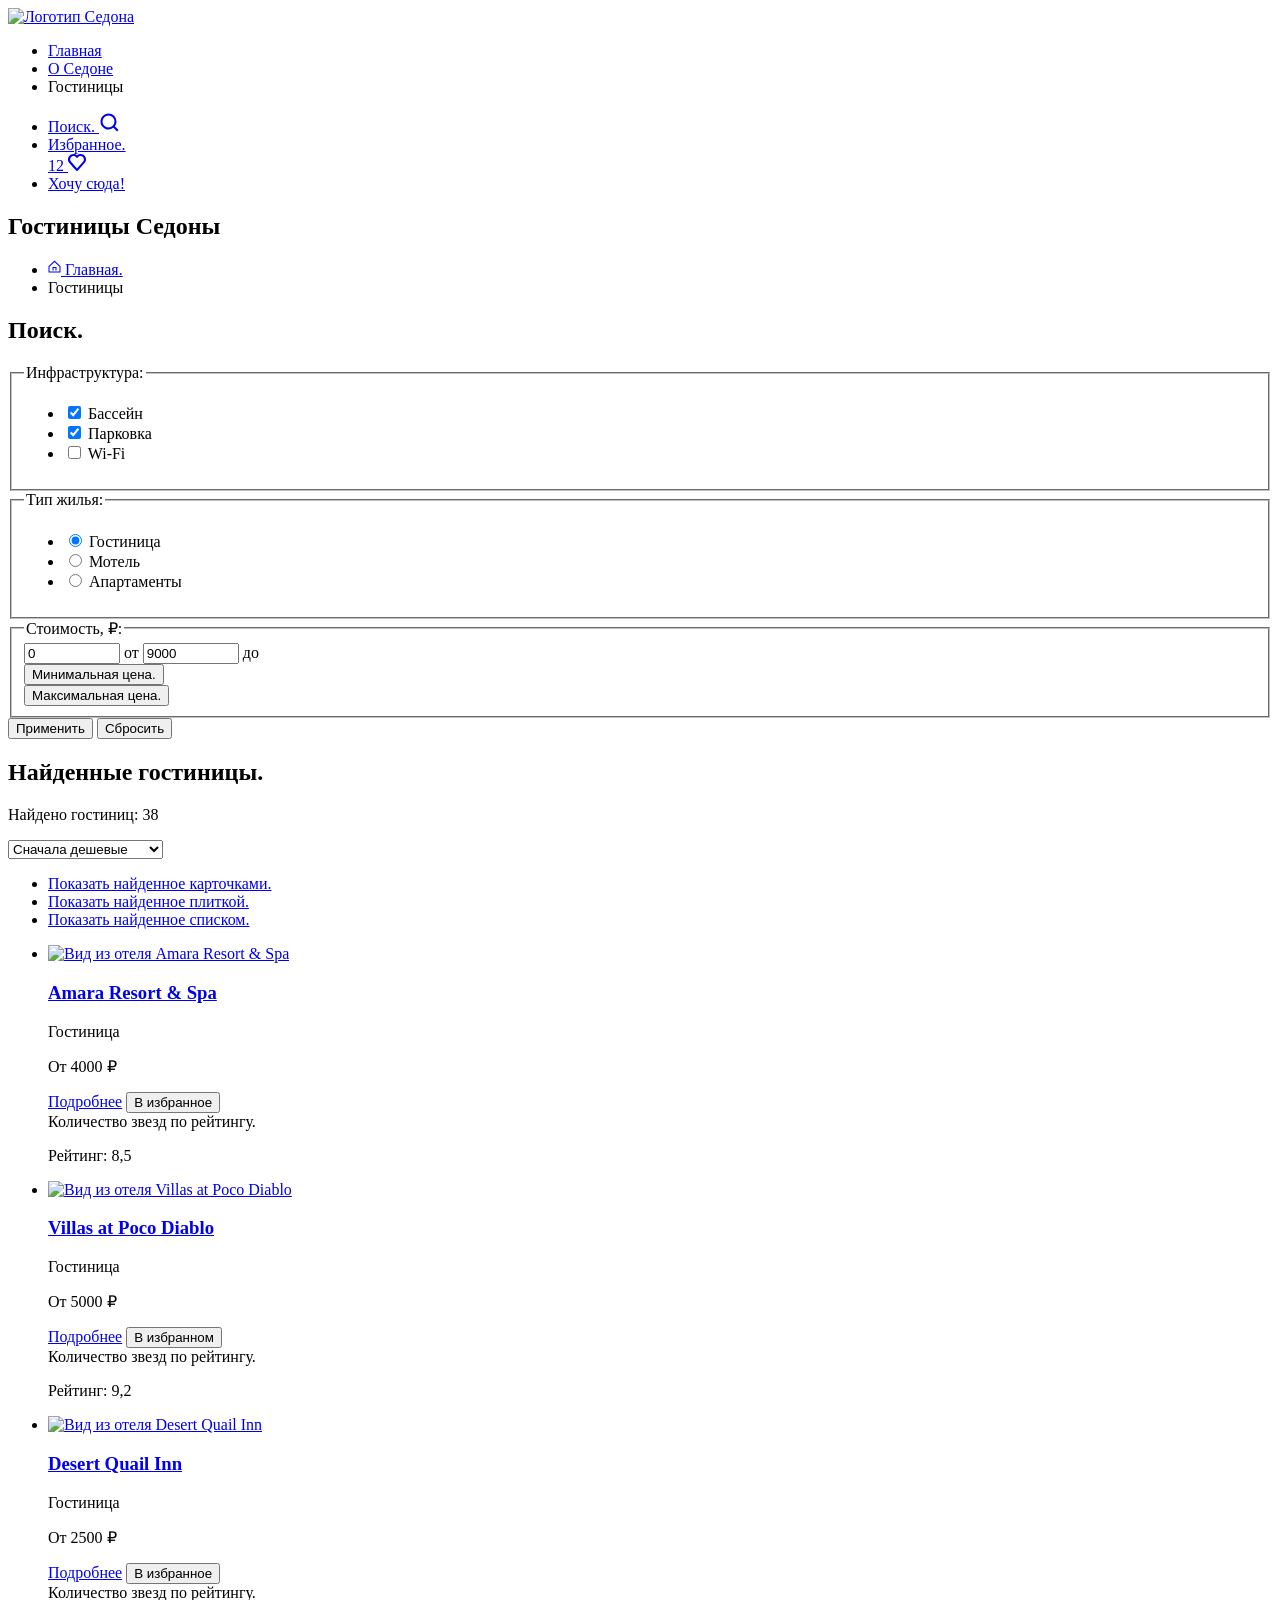
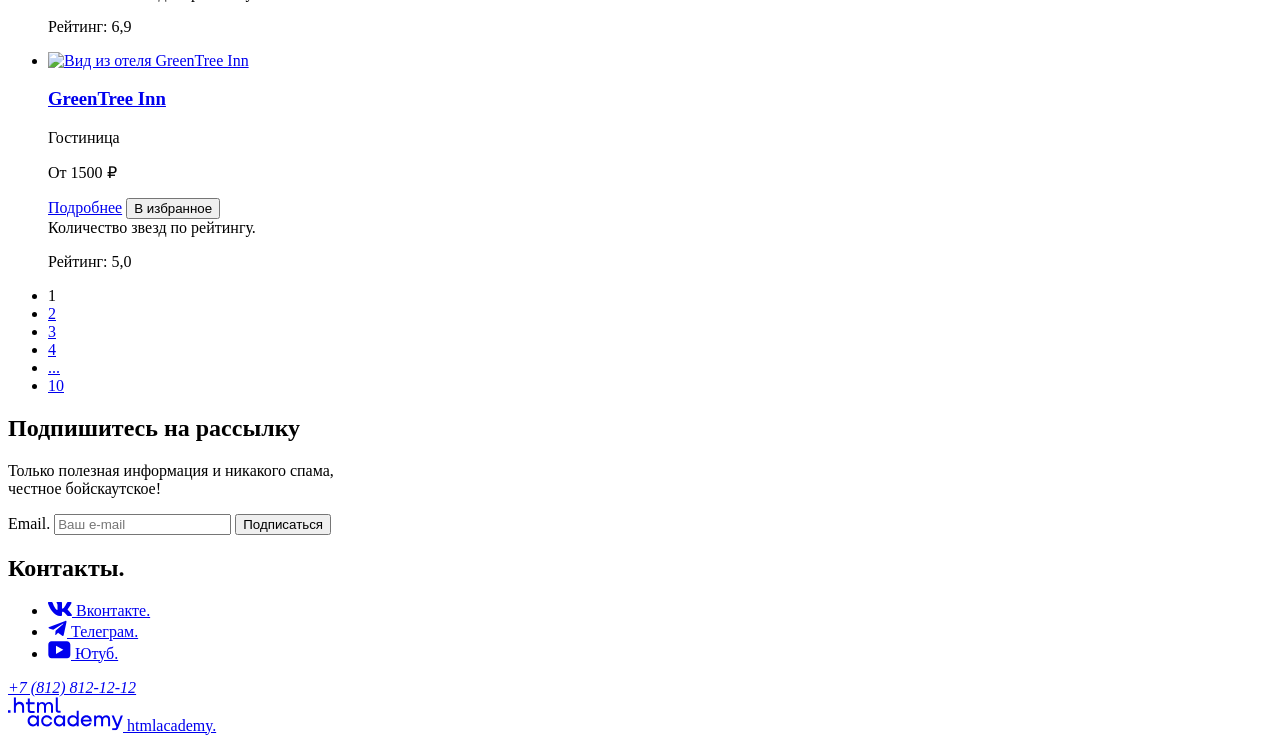
==== catalog.html @ f6e57a8c "some corrections" ====
<!DOCTYPE html>
<html lang="ru">

  <head>
    <meta charset="utf-8">
    <title>Каталог</title>
    <link rel="icon" href="favicon.ico">
    <link rel="icon" type="img/png" href="img/favicon.png">
    <link rel="stylesheet" href="styles/styles.css">
  </head>

  <body>
    <div class="page-container">
      <header class="page-header">
        <nav class="navigation">
          <a class="logo-header" href="index.html">
            <img src="img/logo-sedona.svg" width="140" height="70" alt="Логотип Седона">
          </a>
          <ul class="navigation-list">
            <li class="navigation-item">
              <a class="navigation-link activity-link " href="index.html">Главная</a>
            </li>
            <li class="navigation-item">
              <a class="navigation-link activity-link " href="#">О Седоне</a>
            </li>
            <li class="navigation-item">
              <a class="navigation-link navigation-link-current activity-link ">Гостиницы</a>
            </li>
          </ul>
          <ul class="navigation-user">
            <li class="navigation-item">
              <a class="navigation-link navigation-icon activity-link " href="#">
                <span class="visually-hidden">Поиск.</span>
                <svg aria-hidden="true" focusable="false" xmlns="http://www.w3.org/2000/svg" width="20" height="20"
                  fill="none" viewBox="0 0 20 20">
                  <path fill="currentColor"
                    d="m19.5 18-3.7-3.67c1-1.3 1.7-2.98 1.7-4.87a8 8 0 0 0-8-7.96c-4.4 0-8 3.68-8 8.06a8 8 0 0 0 12.9 6.26l3.7 3.68 1.4-1.5Zm-10-2.48a6 6 0 0 1-6-5.96 6 6 0 0 1 12 0 6 6 0 0 1-6 5.96Z" />
                </svg>
              </a>
            </li>
            <li class="navigation-item">
              <a class="navigation-link navigation-icon activity-link " href="#">
                <span class="visually-hidden">Избранное.</span>
                <div class="like-container">
                  <span class="like-amount">12</span>
                  <svg aria-hidden="true" focusable="false" xmlns="http://www.w3.org/2000/svg" width="18" height="17"
                    fill="none" viewBox="0 0 18 17">
                    <path fill="currentColor"
                      d="M8.9 17a.9.9 0 0 1-.8-.4c-5.4-6.1-6.7-7.5-7-7.9A5.4 5.4 0 0 1 5.5 0C6.8 0 8 .5 9 1.3a5.46 5.46 0 0 1 9 4.1c0 1.3-.5 2.5-1.3 3.4l-7 7.9c-.2.2-.4.3-.8.3Zm-6-9.5c.3.4 3.5 4 6.1 6.9l6.2-7c.5-.5.7-1.2.7-2 0-1.8-1.5-3.3-3.3-3.3-1 0-2 .5-2.7 1.3-.3.3-.6.4-.9.4-.3 0-.6-.2-.8-.4-.7-.8-1.7-1.3-2.7-1.3-1.8 0-3.3 1.5-3.3 3.3-.1.9.3 1.6.7 2.1-.1 0-.1 0 0 0Z" />
                  </svg>
                </div>
              </a>
            </li>
            <li class="navigation-item">
              <a class="navigation-link button button-navigation" href="#">Хочу сюда!</a>
            </li>
          </ul>
        </nav>
      </header>
      <main class="main-catalog main-container">
        <section class="catalog-form-container">
          <header class="catalog-form-header">
            <h1 class="title-catalog-form-header">Гостиницы Седоны</h1>
            <ul class="breadcrumbs-list">
              <li class="breadcrumbs-item">
                <a class="breadcrumbs-link breadcrumbs-link-home" href="index.html">
                  <svg aria-hidden="true" focusable="false" xmlns="http://www.w3.org/2000/svg" width="13" height="15"
                    fill="none" viewBox="0 0 13 15">
                    <path fill="currentColor" d="m6.5.5-6 5.8v6.2h12V6.3L6.5.5Zm5 11h-10V6.7l5-4.8 5 4.8v4.8Z" />
                    <path fill="currentColor" d="M4.5 10.5h1V8h2v2.5h1V7h-4v3.5Z" />
                  </svg>
                  <span class="visually-hidden">Главная.</span>
                </a>
              </li>
              <li class="breadcrumbs-item">
                <a class="breadcrumbs-link breadcrumbs-link-hotel">Гостиницы</a>
              </li>
            </ul>
          </header>
          <h2 class="visually-hidden">Поиск.</h2>
          <form class="form-hotel-search" action="https://echo.htmlacademy.ru/" method="get" id="form-catalog">
            <fieldset class="search-group">
              <legend class="search-title">Инфраструктура:</legend>
              <ul class="search-list">
                <li class="search-item">
                  <label class="check">
                    <input class="check-input visually-hidden" type="checkbox" name="pool" checked>
                    <span class="check-mark"></span>
                    <span class="check-label">Бассейн</span>
                  </label>
                </li>
                <li class="search-item">
                  <label class="check">
                    <input class="check-input visually-hidden" type="checkbox" name="parking" checked>
                    <span class="check-mark"></span>
                    <span class="check-label">Парковка</span>
                  </label>
                </li>
                <li class="search-item">
                  <label class="check">
                    <input class="check-input visually-hidden" type="checkbox" name="wi-fi">
                    <span class="check-mark"></span>
                    <span class="check-label">Wi-Fi</span>
                  </label>
                </li>
              </ul>
            </fieldset>
            <fieldset class="search-group">
              <legend class="search-title">Тип жилья:</legend>
              <ul class="search-list">
                <li class="search-item">
                  <label class="check">
                    <input class="check-input visually-hidden" type="radio" name="hotel-group" value="hotel" checked>
                    <span class="check-mark"></span>
                    <span class="check-label">Гостиница</span>
                  </label>
                </li>
                <li class="search-item">
                  <label class="check">
                    <input class="check-input visually-hidden" type="radio" name="hotel-group" value="motel">
                    <span class="check-mark"></span>
                    <span class="check-label">Мотель</span>
                  </label>
                </li>
                <li class="search-item">
                  <label class="check">
                    <input class="check-input visually-hidden" type="radio" name="hotel-group" value="apartments">
                    <span class="check-mark"></span>
                    <span class="check-label">Апартаменты</span>
                  </label>
                </li>
              </ul>
            </fieldset>
            <fieldset class="search-group search-cost">
              <legend class="search-title">Стоимость, ₽:</legend>
              <div class="cost-container">
                <input class="cost-input cost-input-min" type="number" name="cost-min" id="min" min="0" max="99999999"
                  step="1" value="0">
                <label class="cost cost-min" for="min">от</label>
                <input class="cost-input cost-input-max" type="number" name="cost-max" id="max" min="0" max="99999999"
                  step="1" value="9000">
                <label class="cost cost-max" for="max">до</label>
              </div>
              <div class="slider-container">
                <div class="slider-line">
                  <div class="slider-bar" style="left: 0; width: 226px">
                    <button class="slider-toggle slider-toggle-min-cost" type="button">
                      <span class="visually-hidden">Минимальная цена.</span>
                    </button>
                    <button class="slider-toggle slider-toggle-max-cost slider-button-active" type="button">
                      <span class="visually-hidden">Максимальная цена.</span>
                    </button>
                  </div>
                </div>
              </div>
            </fieldset>
            <div class="button-container">
              <button class="button button-catalog-apply" type="submit">Применить</button>
              <button class="button button-catalog-cancel" type="reset">Сбросить</button>
            </div>
          </form>
        </section>
        <section class="product-container">
          <h2 class="visually-hidden">Найденные гостиницы.</h2>
          <header class="header-sorting">
            <p class="sorting-sum-up">Найдено гостиниц: 38</p>
            <div class="sorting-container">
              <select class="sorting" form="form-catalog" name="sort-hotel" aria-label="Сортировка">
                <option value="popular">Сначала популярные</option>
                <option value="cheap" selected>Сначала дешевые</option>
                <option value="expensive">Сначала дорогие</option>
              </select>
            </div>
            <ul class="view-options">
              <li class="view-option-item">
                <a class="view-link view-card view-card-ongoing" href="catalog.html?view=card">
                  <span class="visually-hidden">Показать найденное карточками.</span>
                </a>
              </li>
              <li class="view-option-item">
                <a class="view-link view-tile" href="catalog.html?view=tile">
                  <span class="visually-hidden">Показать найденное плиткой.</span>
                </a>
              </li>
              <li class="view-option-item">
                <a class="view-link view-list" href="catalog.html?view=list">
                  <span class="visually-hidden">Показать найденное списком.</span>
                </a>
              </li>
            </ul>
          </header>
          <ul class="product-list">
            <li class="card">
              <a class="card-link" href="#">
                <img class="card-picture" src="img/catalog/gallery-1.jpg" width="300" height="212"
                  alt=" Вид из отеля Amara Resort & Spa">
              </a>
              <a class="card-link" href="#">
                <h3 class="card-title">Amara Resort & Spa</h3>
              </a>
              <p class="card-text">Гостиница</p>
              <p class="card-price">От 4000 ₽</p>
              <a class="button button-more-info" href="#">Подробнее</a>
              <button class="button button-selected" type="button">В избранное</button>
              <div class="stars stars-four">
                <span class="visually-hidden">Количество звезд по рейтингу.</span>
              </div>
              <p class="rating">Рейтинг: 8,5</p>
            </li>
            <li class="card">
              <a class="card-link" href="#">
                <img class="card-picture" src="img/catalog/gallery-2.jpg" width="300" height="212"
                  alt="Вид из отеля  Villas at Poco Diablo">
              </a>
              <a class="card-link" href="#">
                <h3 class="card-title">Villas at Poco Diablo</h3>
              </a>
              <p class="card-text">Гостиница</p>
              <p class="card-price">От 5000 ₽</p>
              <a class="button button-more-info" href="#">Подробнее</a>
              <button class="button button-selected button-selected-ongoing" type="button">В избранном</button>
              <div class="stars stars-four">
                <span class="visually-hidden">Количество звезд по рейтингу.</span>
              </div>
              <p class="rating">Рейтинг: 9,2</p>
            </li>
            <li class="card">
              <a class="card-link" href="#">
                <img class="card-picture" src="img/catalog/gallery-3.jpg" width="300" height="212"
                  alt="Вид из отеля Desert Quail Inn">
              </a>
              <a class="card-link" href="#">
                <h3 class="card-title">Desert Quail Inn</h3>
              </a>
              <p class="card-text">Гостиница</p>
              <p class="card-price">От 2500 ₽</p>
              <a class="button button-more-info" href="#">Подробнее</a>
              <button class="button button-selected" type="button">В избранное</button>
              <div class="stars stars-three">
                <span class="visually-hidden">Количество звезд по рейтингу.</span>
              </div>
              <p class="rating">Рейтинг: 6,9</p>
            </li>
            <li class="card">
              <a class="card-link" href="#">
                <img class="card-picture" src="img/catalog/gallery-4.jpg" width="300" height="212"
                  alt="Вид из отеля GreenTree Inn">
              </a>
              <a class="card-link" href="#">
                <h3 class="card-title">GreenTree Inn</h3>
              </a>
              <p class="card-text">Гостиница</p>
              <p class="card-price">От 1500 ₽</p>
              <a class="button button-more-info" href="#">Подробнее</a>
              <button class="button button-selected" type="button">В избранное</button>
              <div class="stars stars-two">
                <span class="visually-hidden">Количество звезд по рейтингу.</span>
              </div>
              <p class="rating">Рейтинг: 5,0</p>
            </li>
          </ul>
          <ul class="pagination">
            <li class="pagination-item">
              <a class="pagination-link pagination-ongoing">1</a>
            </li>
            <li class="pagination-item">
              <a class="pagination-link" href="#">2</a>
            </li>
            <li class="pagination-item">
              <a class="pagination-link" href="#">3</a>
            </li>
            <li class="pagination-item">
              <a class="pagination-link" href="#">4</a>
            </li>
            <li class="pagination-item">
              <a class="pagination-link pagination-more" href="#">...</a>
            </li>
            <li class="pagination-item">
              <a class="pagination-link" href="#">10</a>
            </li>
          </ul>
        </section>
      </main>
      <footer class="footer-catalog">
        <section class=" footer-subscription">
          <h2 class="banner title-subscription-footer">Подпишитесь на рассылку</h2>
          <p class="banner-text text-subscription-footer">Только полезная информация и никакого спама,<br>честное
            бойскаутское!</p>
          <form class="form-subscription-footer" action="https://echo.htmlacademy.ru/" method="post">
            <label class="visually-hidden" for="subscription-email">Email.</label>
            <input class="email-input" type="email" name="subscription-email" id="subscription-email"
              placeholder="Ваш e-mail" required>
            <button class="button button-subscription" type="submit">Подписаться</button>
          </form>
        </section>
        <section class="contacts-footer">
          <h2 class="visually-hidden">Контакты.</h2>
          <ul class="socials-list">
            <li class="social-item">
              <a class="social-link" href="https://vk.com/htmlacademy">
                <svg aria-hidden="true" focusable="false" xmlns="http://www.w3.org/2000/svg" width="24" height="14"
                  fill="none" viewBox="0 0 24 14">
                  <path fill="currentColor" fill-rule="evenodd"
                    d="M23.45.95c.17-.55 0-.95-.8-.95h-2.62c-.67 0-.98.35-1.14.73 0 0-1.34 3.2-3.23 5.27-.61.6-.89.8-1.22.8-.17 0-.42-.2-.42-.74V.95c0-.66-.18-.95-.74-.95H9.15c-.42 0-.67.3-.67.6 0 .61.95.76 1.05 2.5v3.8c0 .84-.16.99-.5.99-.88 0-3.05-3.21-4.33-6.89-.25-.71-.5-1-1.17-1H.9C.15 0 0 .35 0 .73c0 .68.89 4.07 4.14 8.55C6.32 12.34 9.38 14 12.15 14c1.67 0 1.88-.37 1.88-1v-2.32c0-.73.16-.88.69-.88.38 0 1.05.2 2.61 1.67C19.11 13.22 19.4 14 20.41 14h2.62c.75 0 1.13-.37.91-1.1-.24-.72-1.09-1.77-2.21-3.02-.62-.7-1.54-1.47-1.81-1.86-.4-.49-.28-.7 0-1.14 0 0 3.2-4.43 3.53-5.93Z"
                    clip-rule="evenodd" />
                </svg>
                <span class="visually-hidden">Вконтакте.</span>
              </a>
            </li>
            <li class="social-item">
              <a class="social-link" href="https://t.me/htmlacademy">
                <svg aria-hidden="true" focusable="false" xmlns="http://www.w3.org/2000/svg" width="19" height="17"
                  fill="none" viewBox="0 0 18 17">
                  <path fill="currentColor"
                    d="M16.79.96.84 7.1c-1.09.44-1.08 1.05-.2 1.32l4.1 1.28 9.47-5.98c.44-.27.85-.13.52.17l-7.68 6.93-.28 4.22c.41 0 .6-.2.83-.41l1.99-1.94 4.13 3.06c.77.42 1.31.2 1.5-.71l2.72-12.8c.28-1.1-.43-1.61-1.16-1.28Z" />
                </svg>
                <span class="visually-hidden">Телеграм.</span>
              </a>
            </li>
            <li class="social-item">
              <a class="social-link" href="https://www.youtube.com/user/htmlacademyru">
                <svg aria-hidden="true" focusable="false" xmlns="http://www.w3.org/2000/svg" width="23" height="18"
                  fill="none" viewBox="0 0 23 18">
                  <path fill="currentColor"
                    d="M18.94.36H3.51C1.65.36.33 1.95.33 3.76v10.09c0 1.91 1.32 3.5 3.18 3.5h15.65c1.64 0 3.17-1.59 3.17-3.4V3.76c-.22-1.8-1.53-3.4-3.39-3.4ZM7.99 12.89V4.82l7.34 4.04-7.34 4.03Z" />
                </svg>
                <span class="visually-hidden">Ютуб.</span>
              </a>
            </li>
          </ul>
          <address class="address">
            <a class="footer-phone activity-link" href="tel:+78128121212">+7 (812) 812-12-12</a>
          </address>
          <a class="copyright activity-link" href="https://htmlacademy.ru/intensive/htmlcss">
            <svg aria-hidden="true" focusable="false" xmlns="http://www.w3.org/2000/svg" width="115" height="34"
              fill="none" viewBox="0 0 115 34">
              <g fill="currentColor" clip-path="url(#a)">
                <path
                  d="M0 13.256v2.6h2.5v-2.6H0ZM11.6 4.856c-1.6 0-2.8.7-3.6 1.7h-.1v-6.2h-2v15.5h2v-5.3c0-2.1 1.3-3.6 3.3-3.6 1.8 0 2.9 1.4 2.9 3.2v5.7h2v-6.1c.1-3-1.8-4.9-4.5-4.9ZM26.6 5.156h-4.8v-3.7h-2v3.8h-1.9v2h1.9v6c0 1.7 1 2.7 2.7 2.7h4.1v-2h-3.7c-.7 0-1.1-.4-1.1-1.1v-5.7h4.8v-2ZM41.1 4.956c-1.6 0-2.9.8-3.5 2.1h-.1c-.6-1.2-1.8-2.1-3.4-2.1-1.4 0-2.5.8-3.1 1.8h-.1v-1.6H29v10.6h2v-5.4c0-2 1-3.5 2.6-3.5 1.5 0 2.4 1 2.4 2.6v6.3h2v-5.6c0-2.4 1.4-3.3 2.6-3.3 1.5 0 2.4 1 2.4 2.6v6.3h2v-6.5c.1-2.5-1.4-4.3-3.9-4.3ZM47.8 13.056c0 1.7 1 2.7 2.8 2.7h2v-2h-1.7c-.7 0-1.1-.4-1.1-1.1V.356h-2v12.7ZM28.9 20.056c-.9-1.1-2.2-1.8-3.9-1.8-3.1 0-5.4 2.3-5.4 5.6s2.3 5.6 5.4 5.6c1.8 0 3-.8 3.8-1.9h.1v1.6h2v-10.6h-2v1.5Zm-3.6 7.4c-2.2 0-3.6-1.6-3.6-3.6s1.4-3.6 3.6-3.6 3.6 1.6 3.6 3.6c0 1.9-1.4 3.6-3.6 3.6ZM44.2 22.356c-.5-2.4-2.6-4.1-5.4-4.1-3.4 0-5.6 2.5-5.6 5.6 0 3.1 2.2 5.6 5.6 5.6 2.8 0 4.9-1.8 5.4-4.2h-2.1c-.4 1.3-1.7 2.3-3.3 2.3-2.2 0-3.6-1.6-3.6-3.6s1.4-3.6 3.6-3.6c1.6 0 2.8 1 3.3 2.2h2.1v-.2ZM55.1 20.056c-.9-1.1-2.2-1.8-3.9-1.8-3.1 0-5.4 2.3-5.4 5.6s2.3 5.6 5.4 5.6c1.8 0 3-.8 3.8-1.9h.1v1.6h2v-10.6h-2v1.5Zm-3.6 7.4c-2.2 0-3.6-1.6-3.6-3.6s1.4-3.6 3.6-3.6 3.6 1.6 3.6 3.6c0 1.9-1.5 3.6-3.6 3.6ZM68.7 20.156c-.9-1.1-2.2-1.9-3.9-1.9-3.1 0-5.4 2.3-5.4 5.6s2.2 5.6 5.4 5.6c1.7 0 3-.8 3.8-1.8h.1v1.5h2v-15.4h-2v6.4Zm-3.6 7.3c-2.2 0-3.6-1.6-3.6-3.6s1.4-3.6 3.6-3.6 3.6 1.6 3.6 3.6c-.1 2-1.5 3.6-3.6 3.6ZM78.3 18.256c-3.3 0-5.5 2.5-5.5 5.6 0 3 2.1 5.6 5.5 5.6 2.5 0 4.5-1.3 5.2-3.6h-2.1c-.5 1-1.6 1.6-3 1.6-1.9 0-3.3-1.3-3.4-2.9h8.8c.2-3.6-2-6.3-5.5-6.3Zm0 1.9c1.7 0 3 1 3.3 2.6h-6.5c.3-1.5 1.5-2.6 3.2-2.6ZM98.2 18.256c-1.6 0-2.9.8-3.6 2h-.1c-.6-1.2-1.8-2-3.4-2-1.4 0-2.5.7-3.1 1.8v-1.5h-1.9v10.6h2v-5.4c0-2 1-3.4 2.6-3.5 1.5 0 2.4 1 2.4 2.6v6.3h2v-5.6c0-2.4 1.4-3.3 2.6-3.3 1.5 0 2.4 1 2.4 2.6v6.3h2v-6.5c.1-2.6-1.4-4.4-3.9-4.4ZM109.4 27.356l-3.6-8.9h-2.2l4.8 11.6c-.3.9-.7 1.2-1.7 1.2h-2.5v2h2.5c1.8 0 2.8-.8 3.5-2.6l4.7-12.2h-2.1l-3.4 8.9Z" />
              </g>
              <defs>
                <clipPath id="a">
                  <path fill="#fff" d="M0 .356h115v33H0z" />
                </clipPath>
              </defs>
            </svg>
            <span class="visually-hidden">htmlacademy.</span>
          </a>
        </section>
      </footer>
    </div>
  </body>

</html>
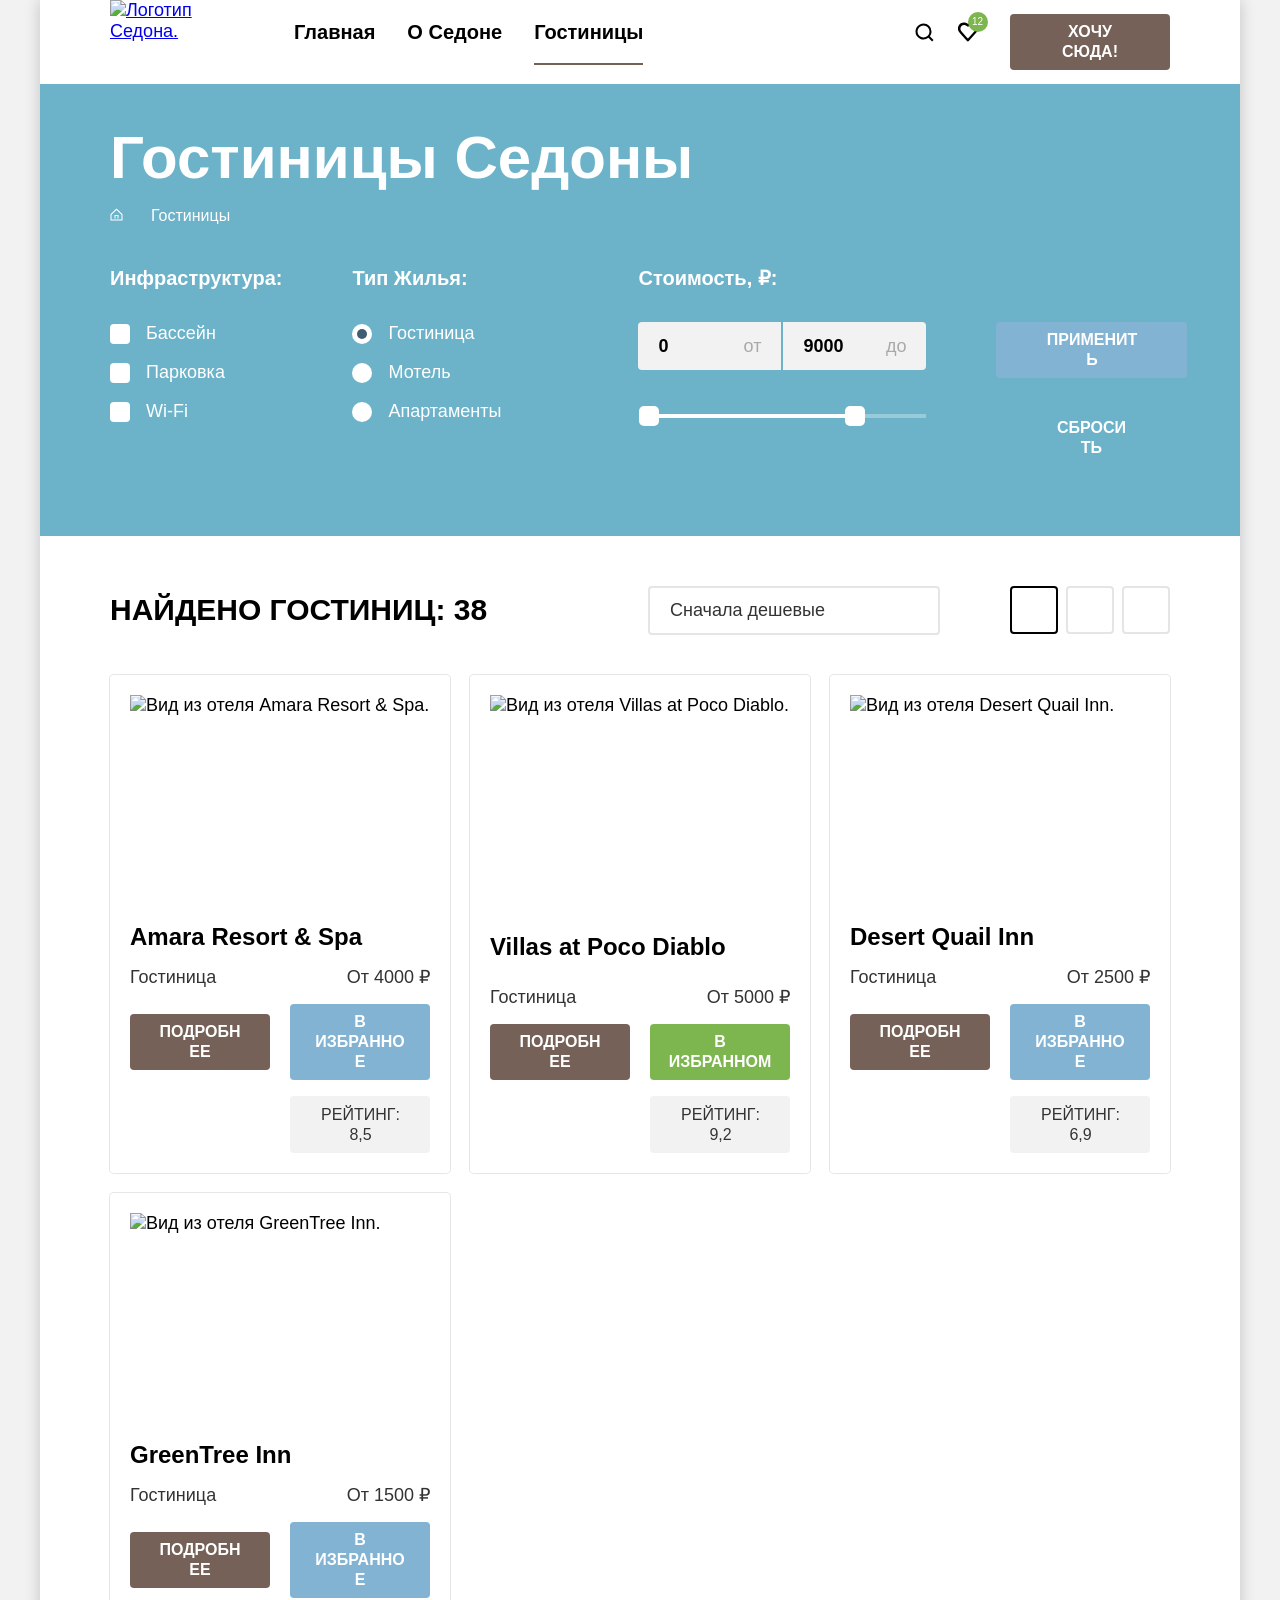
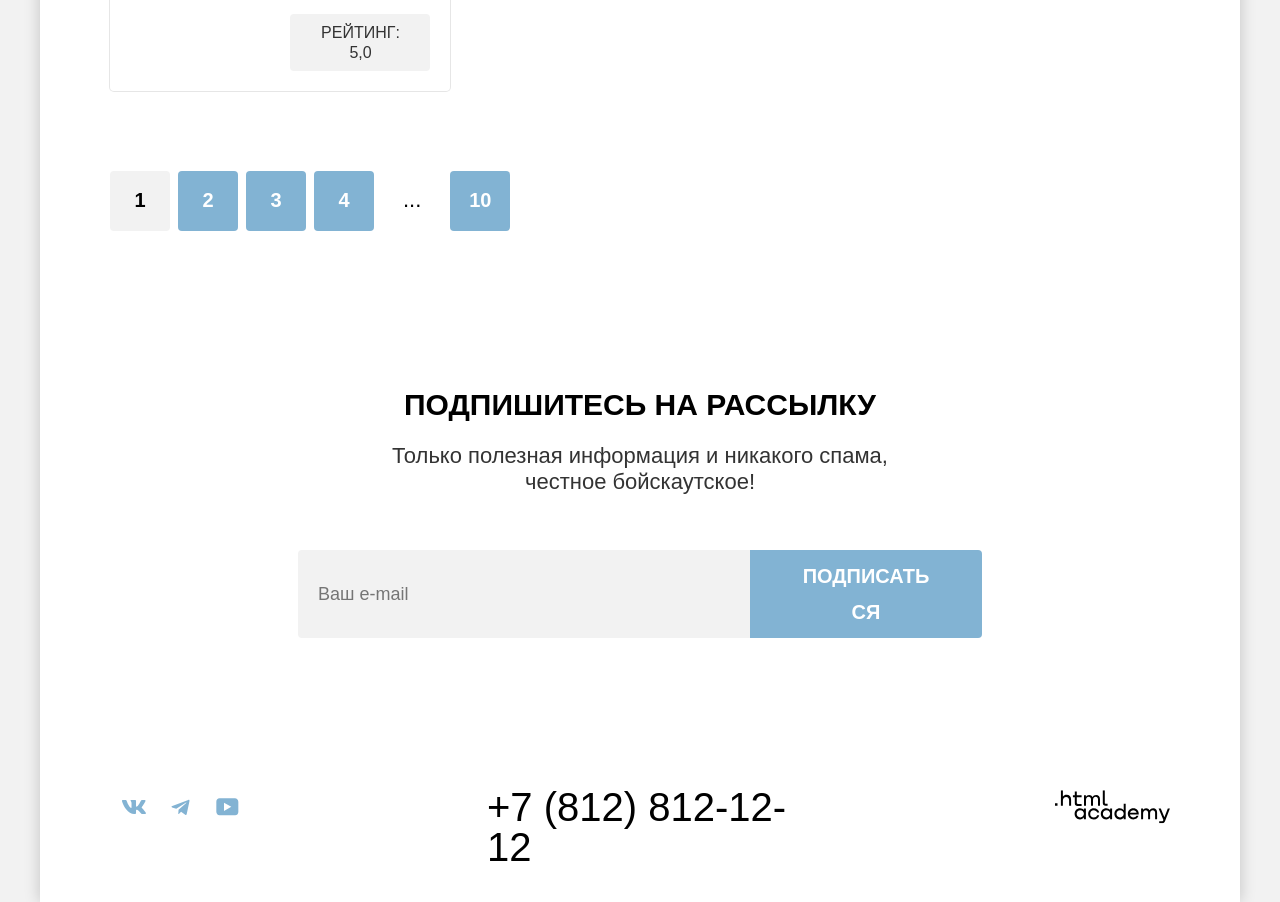
==== commit 35803b5c: "edited" ====
--- a/catalog.html
+++ b/catalog.html
@@ -14,7 +14,7 @@
       <header class="page-header">
         <nav class="navigation">
           <a class="logo-header" href="index.html">
-            <img src="img/logo-sedona.svg" width="140" height="70" alt="Логотип Седона">
+            <img src="img/logo-sedona.svg" width="140" height="70" alt="Логотип Седона.">
           </a>
           <ul class="navigation-list">
             <li class="navigation-item">
@@ -193,7 +193,7 @@
             <li class="card">
               <a class="card-link" href="#">
                 <img class="card-picture" src="img/catalog/gallery-1.jpg" width="300" height="212"
-                  alt=" Вид из отеля Amara Resort & Spa">
+                  alt=" Вид из отеля Amara Resort & Spa.">
               </a>
               <a class="card-link" href="#">
                 <h3 class="card-title">Amara Resort & Spa</h3>
@@ -210,7 +210,7 @@
             <li class="card">
               <a class="card-link" href="#">
                 <img class="card-picture" src="img/catalog/gallery-2.jpg" width="300" height="212"
-                  alt="Вид из отеля  Villas at Poco Diablo">
+                  alt="Вид из отеля  Villas at Poco Diablo.">
               </a>
               <a class="card-link" href="#">
                 <h3 class="card-title">Villas at Poco Diablo</h3>
@@ -227,7 +227,7 @@
             <li class="card">
               <a class="card-link" href="#">
                 <img class="card-picture" src="img/catalog/gallery-3.jpg" width="300" height="212"
-                  alt="Вид из отеля Desert Quail Inn">
+                  alt="Вид из отеля Desert Quail Inn.">
               </a>
               <a class="card-link" href="#">
                 <h3 class="card-title">Desert Quail Inn</h3>
@@ -244,7 +244,7 @@
             <li class="card">
               <a class="card-link" href="#">
                 <img class="card-picture" src="img/catalog/gallery-4.jpg" width="300" height="212"
-                  alt="Вид из отеля GreenTree Inn">
+                  alt="Вид из отеля GreenTree Inn.">
               </a>
               <a class="card-link" href="#">
                 <h3 class="card-title">GreenTree Inn</h3>
--- a/styles/styles.css
+++ b/styles/styles.css
@@ -0,0 +1,1678 @@
+@font-face {
+  font-family: "PT Sans";
+  font-style: normal;
+  font-weight: 400;
+  src: url("../fonts/ptsans-400.woff2") format("woff2");
+  font-display: swap;
+}
+
+@font-face {
+  font-family: "PT Sans";
+  font-style: normal;
+  font-weight: 700;
+  src: url("../fonts/ptsans-700.woff2") format("woff2");
+  font-display: swap;
+}
+
+html {
+  height: 100%;
+}
+
+body {
+  margin: 0;
+  background-color: #f2f2f2;
+  color: #000000;
+  font-family: "PT Sans", sans-serif;
+  font-size: 18px;
+  line-height: 21px;
+}
+
+.visually-hidden {
+  position: absolute;
+  width: 1px;
+  height: 1px;
+  margin: -1px;
+  padding: 0;
+  border: 0;
+  clip: rect(0 0 0 0);
+  overflow: hidden;
+}
+
+.page-container {
+  display: flex;
+  width: 1200px;
+  min-height: 100vh;
+  flex-direction: column;
+  box-shadow: 0 0 15px 0 rgba(0, 0, 0, 0.2);
+  margin: 0 auto;
+}
+
+.button {
+  display: block;
+  padding-top: 8px;
+  padding-bottom: 8px;
+  color: #ffffff;
+  background-color: #756157;
+  border: none;
+  cursor: pointer;
+  overflow-wrap: break-word;
+  font-family: inherit;
+  font-size: 16px;
+  line-height: 20px;
+  font-weight: 700;
+  text-align: center;
+  text-transform: uppercase;
+}
+
+.button:hover,
+.button:focus-visible {
+  background-color: #615048;
+  outline: none;
+}
+
+.button:active {
+  background-color: #756157;
+  color: rgba(255, 255, 255, 0.3);
+}
+
+.button:disabled {
+  cursor: default;
+  background-color: #e5e5e5;
+  color: #ffffff;
+}
+
+.activity-link:hover,
+.activity-link:focus-visible {
+  outline: none;
+  color: #756157;
+}
+
+.activity-link:active,
+.activity-link:active {
+  color: rgba(117, 97, 87, 0.3);
+}
+
+.banner {
+  font-size: 30px;
+  line-height: 36px;
+  font-weight: 700;
+  margin: 0;
+  overflow-wrap: break-word;
+  text-align: center;
+  text-transform: uppercase;
+}
+
+.banner-text {
+  font-size: 22px;
+  line-height: 26px;
+  font-weight: 400;
+  text-align: center;
+  margin: 0;
+  overflow-wrap: break-word;
+  color: #333333;
+}
+
+.title {
+  font-size: 24px;
+  line-height: 28px;
+  font-weight: 700;
+  margin: 0;
+  text-transform: uppercase;
+  overflow-wrap: break-word;
+}
+
+.text {
+  overflow-wrap: break-word;
+  color: #333333;
+  margin: 0;
+  font-weight: 400;
+}
+
+.page-header {
+  padding-right: 70px;
+  background-color: #ffffff;
+  padding-left: 70px;
+}
+
+.navigation {
+  margin-bottom: -6px;
+  flex-wrap: wrap;
+  column-gap: 28px;
+  position: relative;
+  display: flex;
+}
+
+.logo-header img {
+  display: block;
+  max-width: 140px;
+}
+
+.logo-header:hover {
+  opacity: 0.6;
+}
+
+.logo-header:active {
+  opacity: 0.3;
+}
+
+.navigation-list {
+  display: flex;
+  max-width: 565px;
+  min-width: 300px;
+  flex-wrap: wrap;
+  list-style: none;
+  margin: 0;
+  padding: 0;
+}
+
+.navigation-link {
+  position: relative;
+  display: block;
+  padding: 20px 16px;
+  text-align: center;
+  text-decoration: none;
+  color: #000000;
+  font-size: 20px;
+  line-height: 24px;
+  font-weight: 700;
+}
+
+.navigation-link-current::after {
+  position: absolute;
+  content: "";
+  height: 2px;
+  bottom: -1px;
+  background-color: #756257;
+  left: 16px;
+  right: 16px;
+}
+
+.navigation-link-current:hover {
+  color: #000000;
+  cursor: default;
+}
+
+.navigation-user {
+  display: flex;
+  width: 268px;
+  margin: 0;
+  padding: 0;
+  list-style: none;
+  margin-left: auto;
+}
+
+.navigation-user .navigation-link {
+  padding: 22px 12px;
+  min-width: 20px;
+  min-height: 20px;
+}
+
+.navigation-icon svg {
+  display: block;
+  width: 20px;
+  height: 20px;
+}
+
+.like-container {
+  position: relative;
+}
+
+.like-amount {
+  position: absolute;
+  display: block;
+  color: #ffffff;
+  padding: 5px 5px 5px 4px;
+  border-radius: 50%;
+  background-color: #7db54f;
+  top: -50%;
+  left: 50%;
+  font-size: 10px;
+  line-height: 10px;
+  font-weight: 400;
+}
+
+.navigation-user .navigation-item:last-child {
+  padding-left: 20px;
+  padding-bottom: 20px;
+  padding-top: 14px;
+}
+
+.navigation-link.button-navigation {
+  width: 160px;
+  padding: 8px 34px;
+  box-sizing: border-box;
+  color: #ffffff;
+  border-radius: 4px;
+  font-size: 16px;
+  line-height: 20px;
+}
+
+.navigation-link.button-navigation:hover,
+.navigation-link.button-navigation:focus-visible {
+  color: #ffffff;
+  background-color: #615048;
+}
+
+.navigation-link.button-navigation:active {
+  color: rgba(255, 255, 255, 0.3);
+  background-color: #756157;
+}
+
+.main-index {
+  background-color: #ffffff;
+  color: #000000;
+}
+
+.main-container {
+  flex-grow: 1;
+}
+
+.hero {
+  background-image: url("../img/mask.svg"),
+    url("../img/index/hero-background.jpg");
+  background-size: 100% auto, cover;
+  background-position: center bottom, center top;
+  background-repeat: no-repeat;
+  background-color: #6cb3ca;
+  padding-top: 51px;
+  padding-bottom: 82px;
+}
+
+.hero-img {
+  width: 458px;
+  display: block;
+  margin: 0 auto;
+}
+
+.advantages {
+  padding-top: 69px;
+}
+
+.banner-advantages {
+  padding-right: 70px;
+  padding-left: 70px;
+  margin-bottom: 25px;
+}
+
+.banner-text-advantages {
+  padding-right: 70px;
+  padding-left: 70px;
+  margin-bottom: 90px;
+}
+
+.advantages-list {
+  display: flex;
+  flex-wrap: wrap;
+  list-style: none;
+  margin: 0;
+  padding: 0;
+}
+
+.advantages-item {
+  width: 33.3%;
+  padding: 112.5px 85px;
+  box-sizing: border-box;
+  background-color: rgba(131, 179, 211, 0.2);
+  min-height: 385px;
+  text-align: center;
+}
+
+.advantages-item-title {
+  margin-bottom: 62px;
+  position: relative;
+}
+
+.advantages-item-text {
+  width: 230px;
+}
+
+.advantages-item .advantages-item-title::after {
+  content: "";
+  position: absolute;
+  width: 60px;
+  bottom: -32px;
+  transform: translateX(-50%);
+  background-color: rgba(0, 0, 0, 0.3);
+  height: 2px;
+  left: 50%;
+}
+
+.advantages-item:nth-child(2n) {
+  background-color: rgba(131, 179, 211, 0.12);
+}
+
+.advantages-item-image,
+.advantages-item-image.advantages-item-image-last {
+  display: flex;
+  background-color: #82b3d3;
+  width: 100%;
+  padding: 0;
+}
+
+.advantages-item-image h3,
+.advantages-item-image p {
+  color: #ffffff;
+}
+
+.advantages-item-container {
+  width: 400px;
+  padding: 102px 85px;
+  box-sizing: border-box;
+}
+
+.advantages-item-container .advantages-item-title::after {
+  background-color: rgba(255, 255, 255, 0.3);
+}
+
+.advantages-item-img {
+  align-self: center;
+}
+
+.advantages-item-image-last {
+  flex-direction: row-reverse;
+}
+
+.service {
+  padding-top: 64px;
+}
+
+.banner-service {
+  padding-right: 70px;
+  padding-left: 70px;
+  margin-bottom: 20px;
+}
+
+.banner-text-service {
+  padding-right: 70px;
+  padding-left: 70px;
+  margin-bottom: 64px;
+}
+
+.service-list {
+  display: flex;
+  flex-wrap: wrap;
+  list-style: none;
+  margin: 0;
+  padding: 0;
+}
+
+.service-item {
+  width: 400px;
+  padding: 81px 85px;
+  box-sizing: border-box;
+  background-position: center 81px;
+  text-align: center;
+  background-color: rgba(131, 179, 211, 0.12);
+  background-size: 75px 72px;
+  background-repeat: no-repeat;
+  min-height: 385px;
+}
+
+.service-icon-first {
+  background-image: url("../img/icons/service-housing.svg");
+}
+
+.service-icon-second {
+  background-image: url("../img/icons/service-food.svg");
+}
+
+.service-icon-third {
+  background-image: url("../img/icons/service-souvenirs.svg");
+}
+
+.title-service-item {
+  margin-bottom: 30px;
+  margin-top: 102px;
+}
+
+.service-item:nth-child(2n) {
+  background-color: #ffffff;
+}
+
+.search-hotel {
+  padding: 96px 70px;
+}
+
+.banner-search-hotel {
+  margin-bottom: 20px;
+}
+
+.banner-text-search-hotel {
+  margin-bottom: 54px;
+}
+
+.button-search-hotel {
+  width: 376px;
+  border: none;
+  border-radius: 4px;
+  font-size: 20px;
+  line-height: 36px;
+  margin: 0 auto;
+  padding-right: 50px;
+  padding-left: 50px;
+}
+
+.footer-index {
+  background-color: #ffffff;
+}
+
+.footer-subscription {
+  padding-top: 96px;
+  padding-right: 258px;
+  padding-bottom: 104px;
+  padding-left: 258px;
+}
+
+.footer-index-subscription {
+  background-image: url("../img/index/form-main-footer.jpg");
+  background-position: center bottom;
+  background-repeat: no-repeat;
+  background-color: #6cb3ca;
+  background-size: cover;
+}
+
+.banner-main-footer,
+.banner-text-main-footer {
+  color: #ffffff;
+}
+
+.title-subscription-footer {
+  margin-bottom: 20px;
+}
+
+.text-subscription-footer {
+  margin-bottom: 55px;
+}
+
+.form-subscription-footer {
+  display: flex;
+}
+
+.form-subscription-footer input {
+  width: 452px;
+  color: rgba(0, 0, 0, 0.6);
+  border: none;
+  border-radius: 4px 0 0 4px;
+  background-color: #f2f2f2;
+  padding: 14px 20px;
+  font-family: inherit;
+  font-size: 18px;
+  line-height: 24px;
+  font-weight: 400;
+}
+
+.button-subscription {
+  width: 232px;
+  font-size: 20px;
+  line-height: 36px;
+  border-radius: 0 4px 4px 0;
+  background-color: #82b3d3;
+  padding-right: 50px;
+  padding-left: 50px;
+}
+
+.button-subscription:hover,
+.button-subscription:focus-visible {
+  background-color: #68a2ca;
+}
+
+.button-subscription:active {
+  background-color: #82b3d3;
+}
+
+.email-input:hover {
+  background-color: #e6e6e6;
+}
+
+.email-input:focus-visible {
+  outline: 3px solid #83b3d3;
+}
+
+.email-input:disabled {
+  background-color: #e5e5e5;
+}
+
+.button-subscription:disabled {
+  background-color: #e5e5e5;
+}
+
+.contacts-footer {
+  display: flex;
+  padding-top: 40px;
+  padding-right: 70px;
+  padding-bottom: 30px;
+  padding-left: 70px;
+  gap: 32px;
+}
+
+.socials-list {
+  display: flex;
+  margin: 0 auto 0 0;
+  padding: 5px 0 5px 0;
+  flex-wrap: wrap;
+  list-style: none;
+  min-width: 142px;
+  max-width: 150px;
+}
+
+.social-link {
+  display: flex;
+  padding: 11px 9px;
+  box-sizing: border-box;
+  align-items: center;
+  text-decoration: none;
+  color: #83b3d3;
+  width: 47px;
+  height: 40px;
+  justify-content: center;
+}
+
+.social-link:hover,
+.social-link:focus-visible {
+  color: #68a2ca;
+  outline: none;
+}
+
+.social-link:active {
+  color: rgba(104, 162, 202, 0.3);
+}
+
+.address {
+  padding: 5px 203px;
+  font-style: normal;
+}
+
+.footer-phone {
+  display: block;
+  text-decoration: none;
+  overflow-wrap: break-word;
+  color: #000000;
+  font-weight: 400;
+  font-size: 40px;
+  line-height: 40px;
+}
+
+.copyright {
+  margin-left: auto;
+  box-sizing: border-box;
+  color: #000000;
+  padding-top: 8px;
+  padding-bottom: 8px;
+}
+
+.copyright svg {
+  display: block;
+}
+
+.modal-container {
+  position: fixed;
+  top: 0;
+  left: 0;
+  display: grid;
+  width: 100%;
+  height: 100%;
+  background-color: rgba(242, 242, 242, 0.8);
+  z-index: 1;
+}
+
+.text-input {
+  font-weight: 700;
+  font-size: 18px;
+  line-height: 24px;
+}
+
+.title-form-main {
+  font-weight: 700;
+  font-size: 20px;
+  line-height: 24px;
+  text-transform: capitalize;
+}
+
+.modal-container-hidden {
+  display: none;
+}
+
+.modal {
+  position: relative;
+  display: flex;
+  flex-wrap: wrap;
+  margin: auto;
+  width: 577px;
+  padding: 64px 70px;
+  background-color: #ffffff;
+  border-radius: 30px;
+  box-shadow: 0 25px 50px 0 rgba(0, 0, 0, 0.15);
+}
+
+.modal-cancel-button {
+  position: relative;
+  display: grid;
+  right: -18px;
+  place-items: center;
+  width: 52px;
+  height: 52px;
+  margin: 0 0 48px 0;
+  background-color: #f2f2f2;
+  border: none;
+  border-radius: 50%;
+  cursor: pointer;
+}
+
+.modal-cancel-button:hover {
+  background-color: #e6e6e6;
+}
+
+.modal-cancel-button:focus-visible {
+  background-color: #e6e6e6;
+  outline: 3px solid #83b3d3;
+}
+
+.modal-cancel-button:active .modal-close-button-image {
+  opacity: 30%;
+}
+
+.modal-heading {
+  max-width: 500px;
+  margin: 0 auto 64px 0;
+  padding-right: 24px;
+}
+
+.modal-form {
+  display: flex;
+  flex-direction: column;
+}
+
+.modal-form-criteria {
+  display: grid;
+  width: 577px;
+  grid-template-columns: 137px 440px;
+  grid-template-rows: 48px 48px;
+}
+
+.modal-form-criteria-people {
+  display: grid;
+  width: 577px;
+  grid-template-columns: 137px 110px 88px 131px 111px;
+  grid-template-rows: 48px 48px;
+}
+
+.arrival-date-label {
+  grid-column: 1 / 2;
+  grid-row: 1 / 2;
+  padding: 12px 0 12px 0;
+}
+
+.arrival-date-input-container {
+  position: relative;
+  grid-column: 2 / -1;
+  grid-row: 1 / 2;
+}
+
+.departure-date-label {
+  grid-column: 1 / 2;
+  grid-row: 1 / 2;
+  padding: 12px 0 12px 0;
+}
+
+.departure-date-input-container {
+  position: relative;
+  grid-column: 2 / 3;
+  grid-row: 1 / 2;
+}
+
+.arrival-date-input-container::after,
+.departure-date-input-container::after {
+  content: url("../img/icons/calendar.svg");
+  position: absolute;
+  top: 14px;
+  right: 23px;
+  opacity: 30%;
+}
+
+.arrival-date-input,
+.departure-date-input {
+  width: 366px;
+  padding: 12px 54px 12px 20px;
+  background-color: #f2f2f2;
+  border: none;
+  border-radius: 4px;
+}
+
+.modal-form-input {
+  font-family: inherit;
+}
+
+.modal-form-input:placeholder-shown {
+  color: rgba(0, 0, 0, 0.6);
+}
+
+.modal-form-input:not(:disabled):hover {
+  background-color: #e5e5e5;
+}
+
+.modal-form-input:focus-visible {
+  background-color: #e5e5e5;
+  outline: 3px solid #83b3d3;
+}
+
+.modal-form-input:disabled {
+  color: rgba(0, 0, 0, 0.3);
+}
+
+.adults-number-label {
+  grid-column: 1 / 2;
+  grid-row: 1 / 2;
+  padding: 12px 0 12px 0;
+}
+
+.adults-number-input-container {
+  grid-column: 2 / 3;
+  grid-row: 1 / 2;
+  display: flex;
+  justify-content: space-around;
+  padding: 0 10px;
+  border-radius: 4px;
+  background-color: #f2f2f2;
+}
+
+.children-number-label {
+  display: flex;
+  grid-column: 4 / 5;
+  grid-row: 1 / 2;
+  align-items: center;
+  margin-right: 10px;
+}
+
+.children-number-input-container {
+  grid-column: 5 / 6;
+  grid-row: 1 / 2;
+  display: flex;
+  justify-content: space-around;
+  padding: 0 10px;
+  border-radius: 4px;
+  background-color: #f2f2f2;
+}
+
+.adults-number-input,
+.children-number-input {
+  width: 31px;
+  padding: 14px 8px;
+  line-height: 20px;
+  text-align: center;
+  background-color: #f2f2f2;
+  border: none;
+}
+
+.number-input-button {
+  align-self: center;
+  display: grid;
+  place-items: center;
+  width: 20px;
+  height: 20px;
+  padding: 0;
+  border: none;
+  border-radius: 4px;
+  background-color: #f2f2f2;
+  background-repeat: no-repeat;
+  background-position: center center;
+  opacity: 30%;
+  cursor: pointer;
+}
+
+.number-input-button:hover {
+  opacity: 100%;
+}
+
+.number-input-button:focus-visible {
+  opacity: 100%;
+  outline: 3px solid #82b3d3;
+  z-index: 1;
+}
+
+.number-input-button:active {
+  opacity: 30%;
+}
+
+.modal-form-button {
+  grid-column: 1 / -1;
+  grid-row: 7 / 8;
+  padding: 18px;
+  font-size: 20px;
+  line-height: 24px;
+  text-transform: uppercase;
+  background-color: #83b3d3;
+  border: none;
+  border-radius: 10px;
+}
+
+.modal-form-button:hover {
+  background-color: #68a2ca;
+}
+
+.modal-form-button:focus-visible {
+  background-color: #68a2ca;
+  outline: none;
+}
+
+.modal-form-button:not(:disabled):active {
+  color: rgba(255, 255, 255, 0.3);
+  background-color: #68a2ca;
+}
+
+.modal-form-button:disabled {
+  color: #ffffff;
+  background-color: #e5e5e5;
+}
+
+.arrival-date-text {
+  grid-column: 2 / -1;
+  grid-row: 2 / 3;
+}
+
+.departure-date-text {
+  grid-column: 2 / 3;
+  grid-row: 2 / 3;
+}
+
+.modal-form-result-text {
+  min-height: 40px;
+  margin: 0;
+  padding: 4px 20px;
+  font-weight: 400;
+  font-size: 16px;
+  line-height: 21px;
+  color: #333333;
+}
+
+.modal-form-result-text-value {
+  display: none;
+}
+
+.modal-form-result-text-value-open {
+  display: block;
+}
+
+.date-error-text {
+  color: #ff5757;
+}
+
+.tooltip {
+  position: relative;
+}
+
+.tooltip-button {
+  display: grid;
+  place-items: center;
+  width: 26px;
+  height: 26px;
+  background-color: #83b3d3;
+  border: none;
+  border-radius: 50%;
+  cursor: pointer;
+}
+
+.tooltip-button:focus-visible {
+  outline: none;
+}
+
+.tooltip-button:active {
+  opacity: 0.6;
+}
+
+.tooltip-text {
+  position: absolute;
+  left: 50%;
+  transform: translateX(-50%);
+  display: none;
+  width: 216px;
+  min-height: 100px;
+  margin-top: 15px;
+  padding: 20px 18px 22px 22px;
+  font-size: 16px;
+  line-height: 20px;
+  color: #ffffff;
+  background-color: #333333;
+  border-radius: 10px;
+  box-shadow: 0 15px 30px rgba(0, 0, 0, 0.3);
+}
+
+.tooltip-text::before {
+  content: "";
+  position: absolute;
+  top: -8px;
+  left: 50%;
+  transform: translateX(-50%);
+  width: 0;
+  height: 0;
+  border-left: 9px solid transparent;
+  border-right: 9px solid transparent;
+  border-bottom: 9px solid #333333;
+}
+
+.tooltip-button:hover + .tooltip-text,
+.tooltip-button:focus + .tooltip-text,
+.tooltip-text-open {
+  display: block;
+}
+
+.main-catalog {
+  background-color: #ffffff;
+}
+
+.catalog-form-container {
+  background-image: url("../img/catalog/form-background.jpg");
+  background-size: cover;
+  background-position: center top;
+  background-repeat: no-repeat;
+  background-color: #6cb3ca;
+  padding: 35px 70px 70px 70px;
+}
+
+.catalog-form-header {
+  color: #ffffff;
+  margin-bottom: 40px;
+}
+
+.title-catalog-form-header {
+  margin: 0;
+  margin-bottom: 8px;
+  font-size: 60px;
+  line-height: 78px;
+  font-weight: 700;
+}
+
+.breadcrumbs-list {
+  display: flex;
+  flex-wrap: wrap;
+  list-style: none;
+  margin: 0;
+  padding: 0;
+}
+
+.breadcrumbs-item {
+  display: flex;
+  font-size: 16px;
+  line-height: 21px;
+  font-weight: 400;
+  align-items: center;
+}
+
+.breadcrumbs-link {
+  text-decoration: none;
+  color: #ffffff;
+}
+
+.breadcrumbs-link-home svg {
+  display: block;
+}
+
+.breadcrumbs-item:not(:last-child)::after {
+  content: "";
+  background-image: url("../img/icons/breadcrumbs-arrow.svg");
+  background-size: 8px 20px;
+  background-repeat: no-repeat;
+  margin: auto 10px;
+  width: 8px;
+  height: 20px;
+}
+
+.breadcrumbs-link:hover,
+.breadcrumbs-link:focus-visible {
+  outline: none;
+  color: rgba(255, 255, 255, 0.6);
+}
+
+.breadcrumbs-link:active {
+  color: rgba(255, 255, 255, 0.3);
+}
+
+.breadcrumbs-link-hotel:hover {
+  cursor: default;
+  color: #ffffff;
+}
+
+.form-hotel-search {
+  display: flex;
+  color: #ffffff;
+  align-items: start;
+}
+
+.search-group {
+  width: 151px;
+  border: none;
+  margin: 0;
+  padding: 0;
+  margin-right: 70px;
+}
+
+.search-cost {
+  margin-left: 70px;
+  width: 288px;
+}
+
+.search-title {
+  padding: 0;
+  margin-bottom: 32px;
+  font-size: 20px;
+  line-height: 24px;
+  font-weight: 700;
+  text-transform: capitalize;
+}
+
+.search-list {
+  margin: 0;
+  padding: 0;
+  list-style: none;
+}
+
+.search-item:not(:last-child) {
+  margin-bottom: 16px;
+}
+
+.check {
+  display: inline-block;
+  position: relative;
+  padding-left: 36px;
+  line-height: 23px;
+  font-weight: 400;
+  width: 110px;
+}
+
+.check-mark {
+  position: absolute;
+  border-radius: 4px;
+  top: 2px;
+  left: 0;
+  background-color: #ffffff;
+  width: 20px;
+  height: 20px;
+}
+
+.check-label {
+  display: inline-block;
+  width: 113px;
+  overflow-wrap: break-word;
+}
+
+.check:hover {
+  color: rgba(255, 255, 255, 0.6);
+}
+
+.check:hover .check-mark {
+  background-color: rgba(255, 255, 255, 0.6);
+}
+
+.check:active {
+  color: rgba(255, 255, 255, 0.3);
+}
+
+.check:active .check-mark {
+  background-color: rgba(255, 255, 255, 0.3);
+}
+
+.check-input[type="checkbox"]:checked + .check-mark::before {
+  content: url("../img/icons/tick-form.svg");
+  position: absolute;
+  left: 4px;
+  top: -1px;
+}
+
+.check-input[type="radio"] + .check-mark {
+  border-radius: 50%;
+}
+
+.check-input[type="radio"]:checked + .check-mark::before {
+  position: absolute;
+  background-color: #3f5e72;
+  border-radius: 50%;
+  content: "";
+  top: 5px;
+  left: 5px;
+  width: 10px;
+  height: 10px;
+}
+
+.check-input[type="checkbox"]:focus-visible + .check-mark {
+  outline: 3px solid #83b3d3;
+}
+
+.check-input[type="radio"]:focus-visible + .check-mark {
+  outline: 3px solid #83b3d3;
+}
+
+.check-input:disabled ~ .check-label {
+  color: #e5e5e5;
+  opacity: 0.3;
+}
+
+.check-input:disabled + .check-mark {
+  background-color: #e5e5e5;
+  opacity: 0.3;
+}
+
+.cost-container {
+  position: relative;
+  display: flex;
+  column-gap: 2px;
+  align-items: center;
+  width: 288px;
+  margin-bottom: 36px;
+}
+
+.cost-input {
+  font-family: inherit;
+  font-size: 18px;
+  line-height: 24px;
+  font-weight: 700;
+  color: #000000;
+  background-color: #f2f2f2;
+  border: none;
+  box-sizing: border-box;
+  padding-top: 12px;
+  padding-right: 42px;
+  padding-bottom: 12px;
+  padding-left: 20px;
+  width: 143px;
+}
+
+.cost-input-min {
+  border-radius: 4px 0 0 4px;
+}
+
+.cost-input-max {
+  border-radius: 0 4px 4px 0;
+}
+
+.cost {
+  position: absolute;
+  line-height: 24px;
+  font-weight: 400;
+  color: rgba(0, 0, 0, 0.3);
+}
+
+.cost-min {
+  right: 165px;
+}
+
+.cost-max {
+  right: 20px;
+}
+
+.cost-input::-webkit-outer-spin-button,
+.cost-input::-webkit-inner-spin-button {
+  appearance: none;
+  margin: 0;
+}
+
+.cost-input {
+  appearance: none;
+  -moz-appearance: textfield;
+}
+
+.cost-input:hover {
+  background-color: #e5e5e5;
+}
+
+.cost-input-min:focus-visible {
+  outline: 3px solid #83b3d3;
+  border-radius: 4px 0 0 4px;
+}
+
+.cost-input-max:focus-visible {
+  outline: 3px solid #83b3d3;
+  border-radius: 0 4px 4px 0;
+}
+
+.cost-input:disabled {
+  background-color: #e5e5e5;
+  opacity: 0.3;
+}
+
+.slider-container {
+  width: 288px;
+  height: 20px;
+  display: flex;
+  justify-content: center;
+  align-items: center;
+}
+
+.slider-line {
+  position: relative;
+  width: 287px;
+  height: 4px;
+  background-color: rgba(255, 255, 255, 0.3);
+}
+
+.slider-bar {
+  position: absolute;
+  height: 4px;
+  background-color: #ffffff;
+}
+
+.slider-toggle {
+  position: absolute;
+  top: 50%;
+  transform: translateY(-50%);
+  padding: 0;
+  background-color: #ffffff;
+  border: none;
+  border-radius: 5px;
+  box-sizing: border-box;
+  cursor: pointer;
+  width: 20px;
+  height: 20px;
+}
+
+.slider-toggle-min-cost {
+  left: 0;
+}
+
+.slider-toggle-max-cost {
+  right: 0;
+}
+
+.slider-toggle:hover {
+  box-shadow: 0 4px 10px 0 rgba(0, 0, 0, 0.25);
+}
+
+.slider-toggle:focus-visible {
+  outline: 3px solid #83b3d3;
+  box-shadow: 0 4px 10px 0 rgba(0, 0, 0, 0.25);
+}
+
+.slider-toggle:active {
+  outline: 2px solid #83b3d3;
+  box-shadow: 0 7px 15px 0 rgba(0, 0, 0, 0.4);
+}
+
+.slider-toggle:disabled {
+  background-color: #e5e5e5;
+  opacity: 0.5;
+}
+
+.button-container {
+  padding-top: 56px;
+}
+
+.button-catalog-apply {
+  padding-right: 50px;
+  padding-left: 50px;
+  margin-bottom: 32px;
+  width: 191px;
+  border-radius: 4px;
+  background-color: #82b3d3;
+}
+
+.button-catalog-apply:hover,
+.button-catalog-apply:focus-visible {
+  background-color: #68a2ca;
+}
+
+.button-catalog-apply:active {
+  background-color: #82b3d3;
+}
+
+.button-catalog-apply:disabled {
+  background-color: #e5e5e5;
+  color: #ffffff;
+}
+
+.button-catalog-cancel {
+  width: 191px;
+  background-color: inherit;
+  padding-right: 58px;
+  padding-left: 57px;
+}
+
+.button-catalog-cancel:hover {
+  color: rgba(255, 255, 255, 0.6);
+  background-color: inherit;
+}
+
+.button-catalog-cancel:focus-visible {
+  box-shadow: 0 0 0 3px #83b3d3;
+  border-radius: 4px;
+  background-color: inherit;
+}
+
+.button-catalog-cancel:active {
+  color: rgba(255, 255, 255, 0.3);
+  background-color: inherit;
+}
+
+.button-catalog-cancel:disabled {
+  color: rgba(255, 255, 255, 0.1);
+  background-color: inherit;
+}
+
+.product-container {
+  padding: 50px 70px 60px 70px;
+}
+
+.header-sorting {
+  display: flex;
+  gap: 10px;
+  margin-bottom: 40px;
+  align-items: flex-start;
+}
+
+.sorting-sum-up {
+  max-width: 528px;
+  font-size: 30px;
+  line-height: 36px;
+  font-weight: 700;
+  text-transform: uppercase;
+  margin: 0;
+  margin-top: 6px;
+  margin-bottom: 7px;
+}
+
+.sorting-container {
+  position: relative;
+  display: flex;
+  margin-left: auto;
+  margin-right: 60px;
+  align-items: center;
+  width: 292px;
+}
+
+.sorting {
+  font-family: inherit;
+  font-size: 18px;
+  line-height: 21px;
+  font-weight: 400;
+  width: 100%;
+  padding: 12px 35px 12px 20px;
+  border: 2px solid #e5e5e5;
+  border-radius: 4px;
+  color: #333333;
+  background-color: #ffffff;
+  background-image: url("../img/icons/select-arrow.svg");
+  background-repeat: no-repeat;
+  background-position: right 18px center;
+  appearance: none;
+}
+
+.sorting:hover,
+.sorting:focus-visible {
+  outline: none;
+  border-radius: 4px;
+  border: 2px solid #68a2ca;
+}
+
+.sorting:disabled {
+  border-radius: 4px;
+  border: 2px solid rgba(0, 0, 0, 0.3);
+}
+
+.view-options {
+  display: flex;
+  margin: 0;
+  padding: 0;
+  list-style: none;
+  gap: 8px;
+  flex-wrap: wrap;
+  width: 160px;
+}
+
+.view-link {
+  color: #000000;
+  text-decoration: none;
+  display: block;
+  background-position: 14px 15px;
+  border: 2px solid #e5e5e5;
+  border-radius: 4px;
+  box-sizing: border-box;
+  background-size: 16px 14px;
+  background-repeat: no-repeat;
+  width: 48px;
+  height: 48px;
+}
+
+.view-link:hover,
+.view-link:active {
+  border-color: #000000;
+}
+
+.view-link:focus-visible {
+  outline: none;
+  border-color: #68a2ca;
+}
+
+.view-card {
+  background-image: url("../img/icons/view-tile.svg");
+}
+
+.view-tile {
+  background-image: url("../img/icons/view-card.svg");
+}
+
+.view-list {
+  background-image: url("../img/icons/view-list.svg");
+}
+
+.view-card-ongoing {
+  border-color: #000000;
+}
+
+.product-list {
+  display: grid;
+  grid-template-columns: 340px 340px 340px;
+  list-style: none;
+  gap: 20px;
+  margin: 0;
+  padding: 0;
+  min-height: 438px;
+  margin-bottom: 80px;
+}
+
+.card {
+  box-sizing: border-box;
+  display: grid;
+  grid-template-columns: 140px 140px;
+  grid-template-rows: 212px 1fr auto auto auto;
+  column-gap: 20px;
+  row-gap: 16px;
+  align-items: center;
+  box-shadow: 0 0 0 1px #e6e6e6;
+  border-radius: 4px;
+  padding: 20px;
+}
+
+.card-link {
+  text-decoration: none;
+  color: #000000;
+  grid-column-start: 1;
+  grid-column-end: -1;
+}
+
+.card-link:hover,
+.card-link:focus-visible {
+  outline: none;
+  color: #756157;
+  opacity: 0.7;
+}
+
+.card-link:active {
+  color: rgba(117, 97, 87, 0.3);
+}
+
+.card-link img {
+  display: block;
+  height: 212px;
+  width: 300px;
+}
+
+.card-picture {
+  object-fit: contain;
+}
+
+.card-picture:hover {
+  opacity: 0.7;
+}
+
+.card-picture:active {
+  opacity: 0.3;
+}
+
+.card-title {
+  font-size: 24px;
+  line-height: 28px;
+  font-weight: 700;
+  margin: 0;
+}
+
+.card-text,
+.card-price {
+  font-weight: 400;
+  margin: 0;
+  color: #333333;
+}
+
+.card-price {
+  text-align: right;
+}
+
+.button-more-info {
+  padding: 8px 26px;
+  text-decoration: none;
+  border-radius: 4px;
+}
+
+.button-selected {
+  border: none;
+  border-radius: 4px;
+  padding: 8px 20px;
+  background-color: #82b3d3;
+}
+
+.button-selected:hover,
+.button-selected:focus-visible {
+  background-color: #68a2ca;
+}
+
+.button-selected:active {
+  color: rgba(255, 255, 255, 0.3);
+  background-color: #82b3d3;
+}
+
+.button-selected:disabled {
+  background-color: #e5e5e5;
+  color: #ffffff;
+}
+
+.button-selected-ongoing {
+  padding: 8px 18px;
+  background-color: #7db54f;
+}
+
+.button-selected-ongoing:hover,
+.button-selected-ongoing:focus-visible {
+  background-color: #6c9e42;
+}
+
+.button-selected-ongoing:active {
+  background-color: #7db54f;
+  color: rgba(255, 255, 255, 0.3);
+}
+
+.button-selected-ongoing:disabled {
+  background-color: #e5e5e5;
+  color: #ffffff;
+}
+
+.stars {
+  background-image: url("../img/icons/star.svg");
+  background-repeat: space no-repeat;
+  background-position: center;
+  height: 100%;
+}
+
+.rating {
+  font-weight: 400;
+  font-size: 16px;
+  line-height: 20px;
+  text-align: center;
+  text-transform: uppercase;
+  color: #333333;
+  background-color: #f2f2f2;
+  margin: 0;
+  padding: 9px 22px 8px 23px;
+  box-sizing: border-box;
+  grid-column-start: -1;
+  grid-column-end: -2;
+  border-radius: 4px;
+}
+
+.stars-four {
+  margin-left: 1px;
+  width: 89px;
+}
+
+.stars-three {
+  width: 66px;
+}
+
+.stars-two {
+  width: 42px;
+}
+
+.pagination {
+  display: flex;
+  gap: 8px;
+  flex-wrap: wrap;
+  list-style: none;
+  margin: 0;
+  padding: 0;
+}
+
+.pagination-link {
+  font-size: 20px;
+  line-height: 36px;
+  font-weight: 700;
+  text-align: center;
+  text-decoration: none;
+  text-transform: uppercase;
+  display: block;
+  box-sizing: border-box;
+  min-width: 60px;
+  height: 60px;
+  padding: 11px 18px 12px 18px;
+  border-radius: 4px;
+  color: #ffffff;
+  background-color: #82b3d3;
+}
+
+.pagination-ongoing {
+  color: #000000;
+  background-color: #f2f2f2;
+}
+
+.pagination-link:not(.pagination-ongoing):hover,
+.pagination-link:not(.pagination-ongoing):focus-visible {
+  outline: none;
+  background-color: #68a2ca;
+}
+
+.pagination-more:hover,
+.pagination-more:focus-visible {
+  color: #ffffff;
+}
+
+.pagination-link:not(.pagination-ongoing):active {
+  color: rgba(255, 255, 255, 0.3);
+  background-color: #82b3d3;
+}
+
+.pagination-more {
+  color: #000000;
+  background-color: inherit;
+  padding: 16px 21px 17px 21px;
+  font-size: 22px;
+  line-height: 26px;
+  font-weight: 400;
+}
+
+.footer-catalog {
+  background-color: #ffffff;
+}
